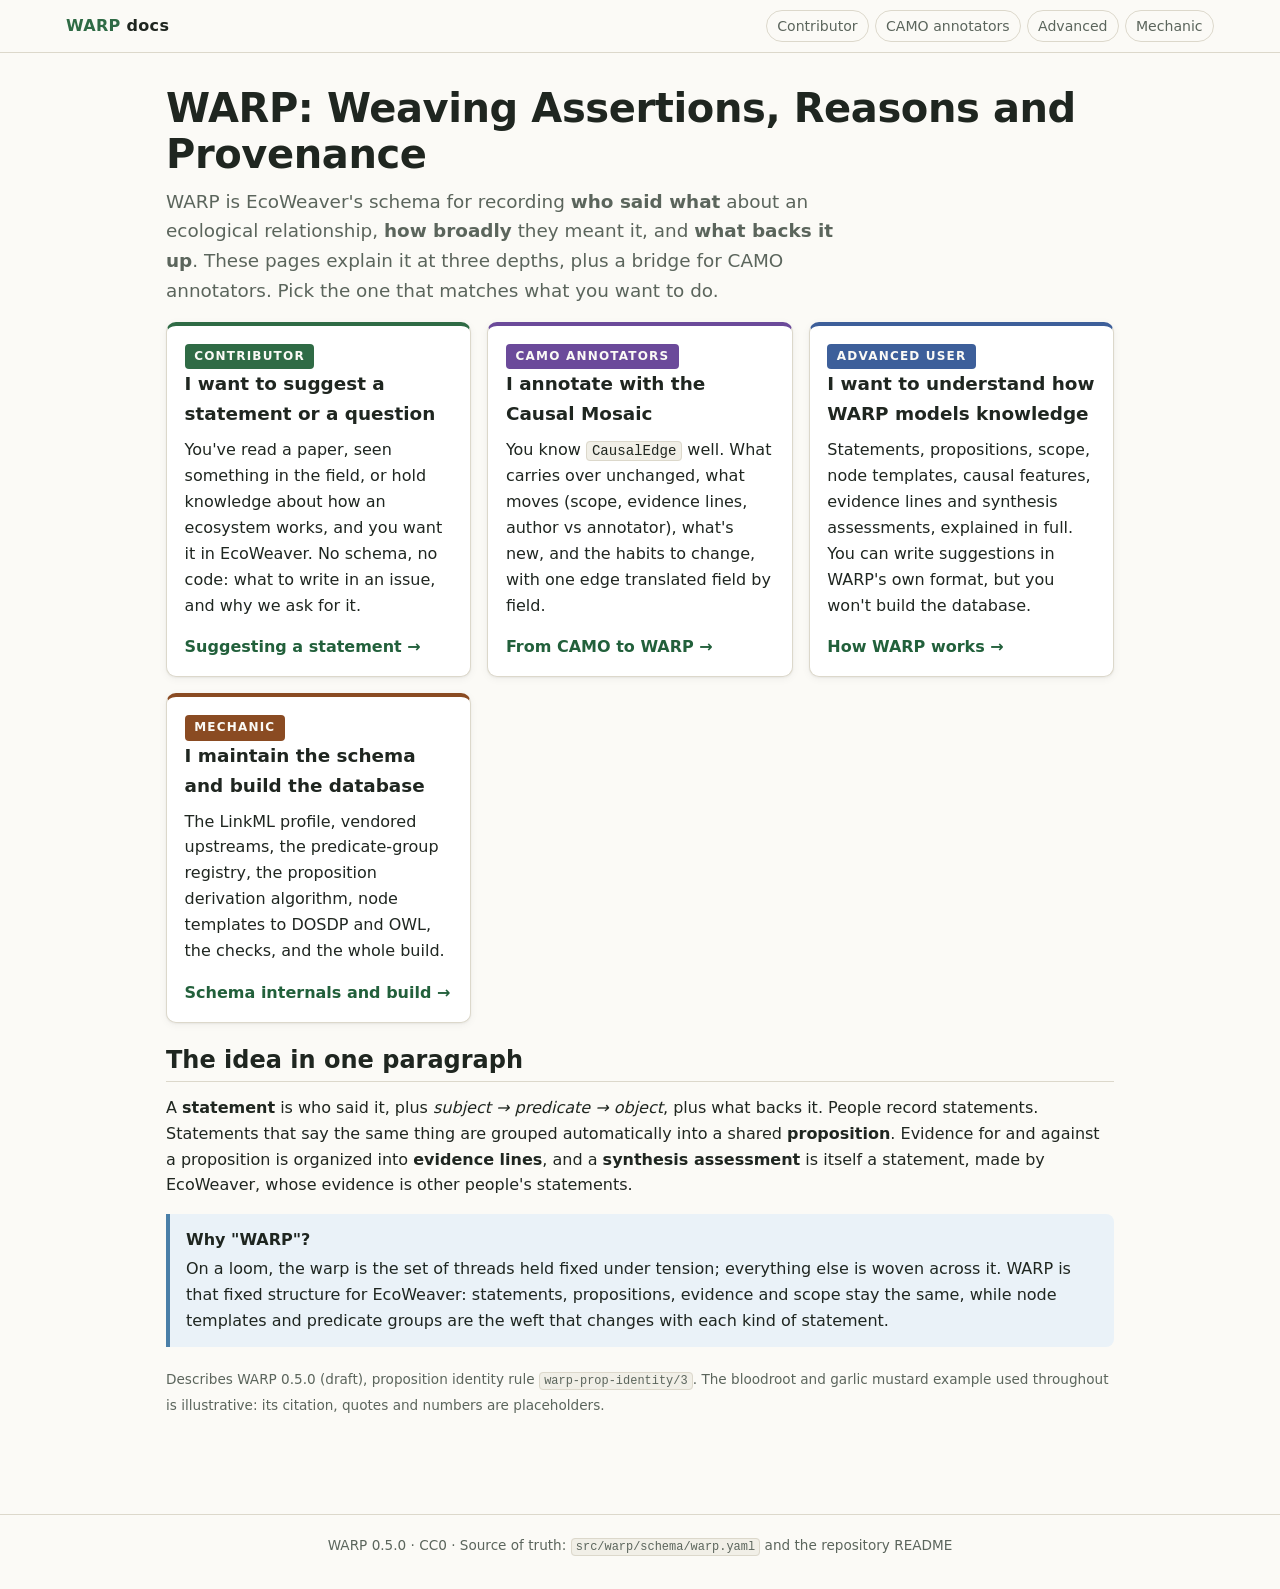
==== docs/html/index.html @ 8dc4572d "first commit" ====
<!doctype html>
<html lang="en">
<head>
<meta charset="utf-8">
<meta name="viewport" content="width=device-width, initial-scale=1">
<title>WARP Documentation</title>
<meta name="description" content="Documentation for WARP (Weaving Assertions, Reasons and Provenance), EcoWeaver's schema for sourced, scoped ecological statements, at three levels of depth.">
<link rel="stylesheet" href="warp-docs.css">
</head>
<body>
<header class="topbar"><div class="topbar-inner">
  <a class="brand" href="index.html"><span>WARP</span> docs</a>
  <nav class="levels" aria-label="Documentation level">
    <a class="l-basic" href="basic.html">Contributor</a>
    <a class="l-camo" href="camo.html">CAMO annotators</a>
    <a class="l-advanced" href="advanced.html">Advanced</a>
    <a class="l-mechanic" href="mechanic.html">Mechanic</a>
  </nav>
</div></header>

<div class="single">
<main>
  <h1>WARP: Weaving Assertions, Reasons and Provenance</h1>
  <p class="lede">WARP is EcoWeaver's schema for recording <strong>who said what</strong> about an ecological relationship, <strong>how broadly</strong> they meant it, and <strong>what backs it up</strong>. These pages explain it at three depths, plus a bridge for CAMO annotators. Pick the one that matches what you want to do.</p>

  <div class="cards">
    <a class="card basic" href="basic.html">
      <span class="eyebrow basic">Contributor</span>
      <h3>I want to suggest a statement or a question</h3>
      <p>You've read a paper, seen something in the field, or hold knowledge about how an ecosystem works, and you want it in EcoWeaver. No schema, no code: what to write in an issue, and why we ask for it.</p>
      <p class="go">Suggesting a statement →</p>
    </a>
    <a class="card camo" href="camo.html">
      <span class="eyebrow camo">CAMO annotators</span>
      <h3>I annotate with the Causal Mosaic</h3>
      <p>You know <code>CausalEdge</code> well. What carries over unchanged, what moves (scope, evidence lines, author vs annotator), what's new, and the habits to change, with one edge translated field by field.</p>
      <p class="go">From CAMO to WARP →</p>
    </a>
    <a class="card advanced" href="advanced.html">
      <span class="eyebrow advanced">Advanced user</span>
      <h3>I want to understand how WARP models knowledge</h3>
      <p>Statements, propositions, scope, node templates, causal features, evidence lines and synthesis assessments, explained in full. You can write suggestions in WARP's own format, but you won't build the database.</p>
      <p class="go">How WARP works →</p>
    </a>
    <a class="card mechanic" href="mechanic.html">
      <span class="eyebrow mechanic">Mechanic</span>
      <h3>I maintain the schema and build the database</h3>
      <p>The LinkML profile, vendored upstreams, the predicate-group registry, the proposition derivation algorithm, node templates to DOSDP and OWL, the checks, and the whole build.</p>
      <p class="go">Schema internals and build →</p>
    </a>
  </div>

  <h2>The idea in one paragraph</h2>
  <p>A <strong>statement</strong> is who said it, plus <em>subject → predicate → object</em>, plus what backs it. People record statements. Statements that say the same thing are grouped automatically into a shared <strong>proposition</strong>. Evidence for and against a proposition is organized into <strong>evidence lines</strong>, and a <strong>synthesis assessment</strong> is itself a statement, made by EcoWeaver, whose evidence is other people's statements.</p>

  <div class="callout note">
    <strong class="t">Why "WARP"?</strong>
    On a loom, the warp is the set of threads held fixed under tension; everything else is woven across it. WARP is that fixed structure for EcoWeaver: statements, propositions, evidence and scope stay the same, while node templates and predicate groups are the weft that changes with each kind of statement.
  </div>

  <p class="muted"><small>Describes WARP 0.5.0 (draft), proposition identity rule <code>warp-prop-identity/3</code>. The bloodroot and garlic mustard example used throughout is illustrative: its citation, quotes and numbers are placeholders.</small></p>
</main>
</div>
<footer>WARP 0.5.0 · CC0 · Source of truth: <code>src/warp/schema/warp.yaml</code> and the repository README</footer>
</body>
</html>
---- docs/html/warp-docs.css ----
/* WARP documentation styles. Shared by every page in docs/html/. */

:root {
  --bg: #fbfaf6;
  --surface: #ffffff;
  --surface-2: #f2f0e8;
  --text: #1f2620;
  --muted: #5b655c;
  --border: #dcd8cb;
  --accent: #2f6b45;
  --accent-soft: #e3efe6;
  --link: #22603b;
  --code-bg: #f1efe7;
  --note-bg: #eaf2f8;
  --note-border: #4a7fa8;
  --warn-bg: #fbf1e2;
  --warn-border: #c27c1e;
  --care-bg: #f6ecf3;
  --care-border: #9b4f86;
  --basic: #2f6b45;
  --advanced: #3d5f9a;
  --mechanic: #8a4b22;
  --camo: #6b4a9a;
  --shadow: 0 1px 2px rgba(30, 40, 30, .06), 0 2px 8px rgba(30, 40, 30, .05);
  color-scheme: light;
}

@media (prefers-color-scheme: dark) {
  :root:not([data-theme="light"]) {
    --bg: #141814;
    --surface: #1b211c;
    --surface-2: #222a23;
    --text: #e4e8e1;
    --muted: #a3ada1;
    --border: #344036;
    --accent: #7cc196;
    --accent-soft: #233a2a;
    --link: #8fd3a8;
    --code-bg: #1f2721;
    --note-bg: #1c2833;
    --note-border: #6fa3cc;
    --warn-bg: #30261a;
    --warn-border: #e0a24e;
    --care-bg: #2e2029;
    --care-border: #cf86b9;
    --basic: #7cc196;
    --advanced: #8eaee6;
    --mechanic: #e3a274;
    --camo: #bfa2e8;
    --shadow: none;
    color-scheme: dark;
  }
}
:root[data-theme="dark"] {
  --bg: #141814;
  --surface: #1b211c;
  --surface-2: #222a23;
  --text: #e4e8e1;
  --muted: #a3ada1;
  --border: #344036;
  --accent: #7cc196;
  --accent-soft: #233a2a;
  --link: #8fd3a8;
  --code-bg: #1f2721;
  --note-bg: #1c2833;
  --note-border: #6fa3cc;
  --warn-bg: #30261a;
  --warn-border: #e0a24e;
  --care-bg: #2e2029;
  --care-border: #cf86b9;
  --basic: #7cc196;
  --advanced: #8eaee6;
  --mechanic: #e3a274;
  --camo: #bfa2e8;
  --shadow: none;
  color-scheme: dark;
}

* { box-sizing: border-box; }

html { scroll-padding-top: 4.5rem; }

body {
  margin: 0;
  background: var(--bg);
  color: var(--text);
  font: 16px/1.62 system-ui, -apple-system, "Segoe UI", Roboto, "Helvetica Neue", Arial, sans-serif;
  -webkit-text-size-adjust: 100%;
}

a { color: var(--link); text-underline-offset: 2px; }
a:hover { text-decoration-thickness: 2px; }

/* --- Top bar ------------------------------------------------------------ */

.topbar {
  position: sticky; top: 0; z-index: 10;
  background: color-mix(in srgb, var(--bg) 92%, transparent);
  backdrop-filter: blur(6px);
  border-bottom: 1px solid var(--border);
}
.topbar-inner {
  max-width: 1180px; margin: 0 auto; padding: .6rem 16px;
  display: flex; gap: 1rem; align-items: center; flex-wrap: wrap;
}
.brand { font-weight: 700; letter-spacing: .02em; color: var(--text); text-decoration: none; }
.brand span { color: var(--accent); }
.levels { display: flex; gap: .35rem; flex-wrap: wrap; margin-left: auto; }
.levels a {
  font-size: .88rem; text-decoration: none; color: var(--muted);
  padding: .25rem .65rem; border-radius: 999px; border: 1px solid var(--border);
}
.levels a:hover { color: var(--text); border-color: var(--muted); }
.levels a[aria-current="page"] { color: var(--bg); border-color: transparent; }
.levels a.l-basic[aria-current="page"] { background: var(--basic); }
.levels a.l-advanced[aria-current="page"] { background: var(--advanced); }
.levels a.l-mechanic[aria-current="page"] { background: var(--mechanic); }
.levels a.l-camo[aria-current="page"] { background: var(--camo); }

/* --- Layout ------------------------------------------------------------- */

.layout {
  max-width: 1180px; margin: 0 auto; padding: 0 16px;
  display: grid; grid-template-columns: 240px minmax(0, 1fr); gap: 2.5rem;
}
.toc {
  position: sticky; top: 4.2rem; align-self: start;
  max-height: calc(100vh - 5rem); overflow: auto;
  padding: 1.6rem 0 2rem; font-size: .9rem;
}
.toc h2 { font-size: .75rem; text-transform: uppercase; letter-spacing: .08em; color: var(--muted); margin: 0 0 .6rem; }
.toc ol { list-style: none; margin: 0; padding: 0; }
.toc li { margin: .15rem 0; }
.toc a { color: var(--muted); text-decoration: none; display: block; padding: .15rem .5rem; border-left: 2px solid transparent; }
.toc a:hover { color: var(--text); border-left-color: var(--accent); }

main { padding: 1.6rem 0 5rem; min-width: 0; }
main > section { margin-top: 2.8rem; }
.single { max-width: 980px; margin: 0 auto; padding: 0 16px; }

@media (max-width: 900px) {
  .layout { grid-template-columns: minmax(0, 1fr); gap: 0; }
  .toc { position: static; max-height: none; padding: 1rem 0 0; border-bottom: 1px solid var(--border); }
  .toc ol { columns: 2; column-gap: 1rem; }
}
@media (max-width: 520px) {
  .toc ol { columns: 1; }
  .levels { margin-left: 0; }
}

/* --- Type --------------------------------------------------------------- */

h1 { font-size: clamp(1.8rem, 4vw, 2.5rem); line-height: 1.15; margin: .4rem 0 .6rem; letter-spacing: -.01em; }
h2 { font-size: 1.5rem; line-height: 1.25; margin: 0 0 .8rem; padding-bottom: .35rem; border-bottom: 1px solid var(--border); }
h3 { font-size: 1.15rem; margin: 1.8rem 0 .5rem; }
h4 { font-size: 1rem; margin: 1.3rem 0 .4rem; }
p, ul, ol { margin: 0 0 1rem; }
li { margin: .25rem 0; }
.lede { font-size: 1.15rem; color: var(--muted); max-width: 60ch; }
.eyebrow {
  display: inline-block; font-size: .75rem; font-weight: 700; letter-spacing: .1em; text-transform: uppercase;
  padding: .2rem .6rem; border-radius: 4px; color: var(--bg);
}
.eyebrow.basic { background: var(--basic); }
.eyebrow.advanced { background: var(--advanced); }
.eyebrow.mechanic { background: var(--mechanic); }
.eyebrow.camo { background: var(--camo); }
.muted { color: var(--muted); }
small { font-size: .85rem; }

code, kbd, pre { font-family: ui-monospace, "Cascadia Code", "SFMono-Regular", Consolas, "Liberation Mono", monospace; font-size: .88em; }
:not(pre) > code { background: var(--code-bg); padding: .08em .35em; border-radius: 4px; border: 1px solid var(--border); overflow-wrap: anywhere; }
pre {
  background: var(--code-bg); border: 1px solid var(--border); border-radius: 8px;
  padding: .9rem 1rem; overflow-x: auto; line-height: 1.5; margin: 0 0 1.1rem;
}
pre .c { color: var(--muted); }
pre .k { color: var(--accent); font-weight: 600; }

/* --- Tables ------------------------------------------------------------- */

.table-wrap { overflow-x: auto; margin: 0 0 1.2rem; border: 1px solid var(--border); border-radius: 8px; background: var(--surface); }
table { border-collapse: collapse; width: 100%; font-size: .93rem; }
th, td { text-align: left; vertical-align: top; padding: .55rem .75rem; border-bottom: 1px solid var(--border); }
th { background: var(--surface-2); font-weight: 600; white-space: nowrap; }
tr:last-child td { border-bottom: 0; }
td code { white-space: nowrap; }
td.wrap code { white-space: normal; }

/* --- Callouts ----------------------------------------------------------- */

.callout { border-left: 4px solid; border-radius: 0 8px 8px 0; padding: .8rem 1rem; margin: 0 0 1.2rem; }
.callout > :last-child { margin-bottom: 0; }
.callout strong.t { display: block; margin-bottom: .2rem; }
.note { background: var(--note-bg); border-color: var(--note-border); }
.warn { background: var(--warn-bg); border-color: var(--warn-border); }
.care { background: var(--care-bg); border-color: var(--care-border); }

/* --- Cards -------------------------------------------------------------- */

.cards { display: grid; grid-template-columns: repeat(auto-fit, minmax(240px, 1fr)); gap: 1rem; margin: 0 0 1.4rem; }
.card {
  background: var(--surface); border: 1px solid var(--border); border-radius: 10px;
  padding: 1rem 1.1rem; box-shadow: var(--shadow);
}
.card h3 { margin-top: 0; }
.card > :last-child { margin-bottom: 0; }
a.card { display: block; color: inherit; text-decoration: none; border-top: 4px solid var(--accent); transition: transform .12s ease; }
a.card:hover { transform: translateY(-2px); }
a.card.basic { border-top-color: var(--basic); }
a.card.advanced { border-top-color: var(--advanced); }
a.card.mechanic { border-top-color: var(--mechanic); }
a.card.camo { border-top-color: var(--camo); }
a.card .go { color: var(--link); font-weight: 600; }

/* --- Diagrams (pure CSS so they follow the theme) ----------------------- */

.flow { display: flex; flex-wrap: wrap; align-items: stretch; gap: .5rem; margin: 0 0 1.4rem; }
.flow .box {
  flex: 1 1 150px; background: var(--surface); border: 1px solid var(--border); border-radius: 8px;
  padding: .7rem .8rem; font-size: .9rem; box-shadow: var(--shadow);
}
.flow .box b { display: block; margin-bottom: .2rem; }
.flow .box.hl { border-color: var(--accent); background: var(--accent-soft); }
.flow .box.gen { border-style: dashed; }
.flow .arrow { align-self: center; color: var(--muted); font-size: 1.3rem; flex: 0 0 auto; }
@media (max-width: 640px) {
  .flow { flex-direction: column; }
  .flow .arrow { transform: rotate(90deg); align-self: center; }
}

.triad { display: grid; grid-template-columns: repeat(3, minmax(0, 1fr)); gap: .6rem; margin: 0 0 1.4rem; }
.triad div { background: var(--surface); border: 1px solid var(--border); border-radius: 8px; padding: .8rem; text-align: center; }
.triad b { display: block; font-size: 1.05rem; color: var(--accent); }
@media (max-width: 560px) { .triad { grid-template-columns: 1fr; } }

.spo { display: flex; flex-wrap: wrap; gap: .4rem; align-items: center; margin: .3rem 0 1.1rem; font-size: .95rem; }
.spo span { padding: .3rem .6rem; border-radius: 6px; border: 1px solid var(--border); background: var(--surface); }
.spo .p { background: var(--accent-soft); border-color: var(--accent); font-weight: 600; }
.spo .x { border: 0; background: none; color: var(--muted); padding: 0; }

.legend { display: flex; gap: 1rem; flex-wrap: wrap; font-size: .85rem; color: var(--muted); margin: -.6rem 0 1.2rem; }
.legend i { display: inline-block; width: 14px; height: 10px; border: 1px solid var(--border); border-radius: 2px; margin-right: .3rem; vertical-align: -1px; background: var(--surface); }
.legend i.hl { background: var(--accent-soft); border-color: var(--accent); }
.legend i.gen { border-style: dashed; }

dl.gloss { display: grid; grid-template-columns: max-content minmax(0, 1fr); gap: .45rem 1.2rem; margin: 0 0 1.2rem; }
dl.gloss dt { font-weight: 600; }
dl.gloss dd { margin: 0; }
@media (max-width: 560px) { dl.gloss { grid-template-columns: 1fr; } dl.gloss dd { margin-bottom: .5rem; } }

.checklist { list-style: none; padding-left: 0; }
.checklist li::before { content: "☐"; margin-right: .5rem; color: var(--accent); }

footer { border-top: 1px solid var(--border); color: var(--muted); font-size: .85rem; padding: 1.2rem 16px 2rem; text-align: center; }
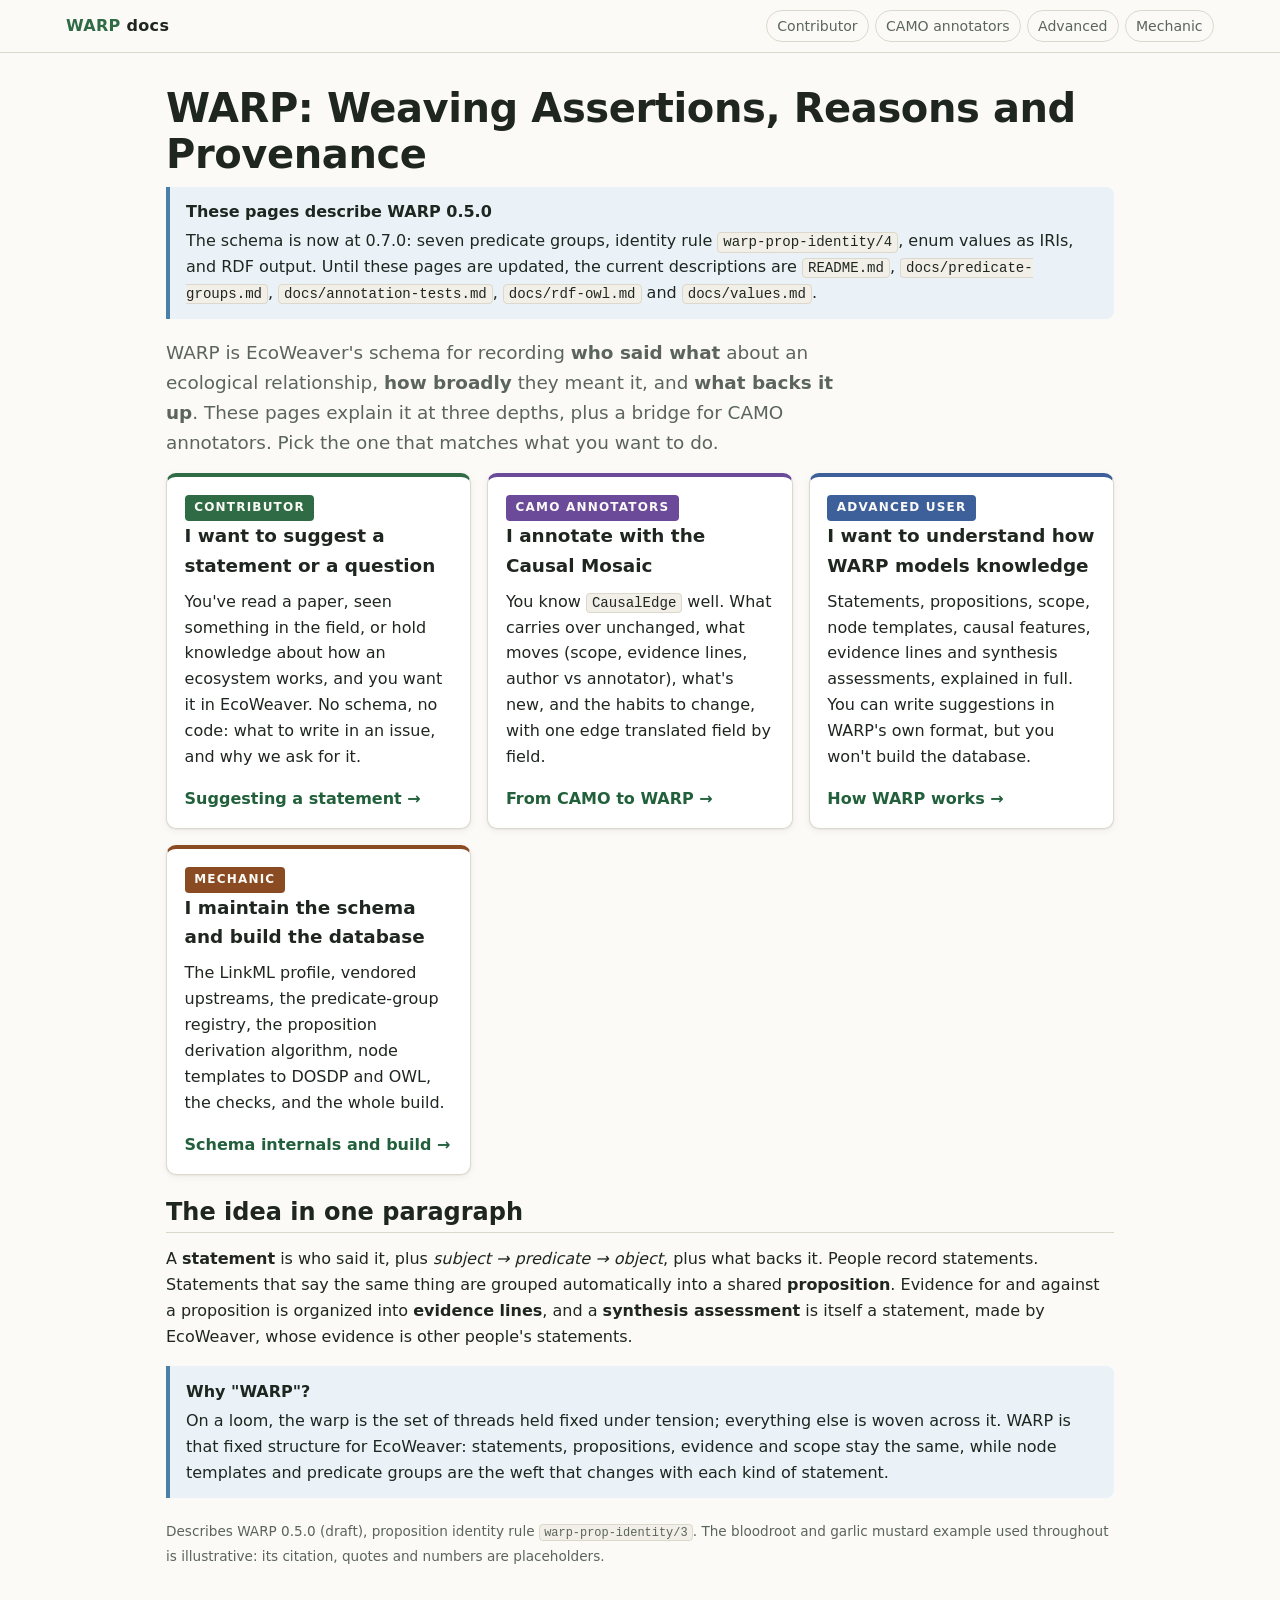
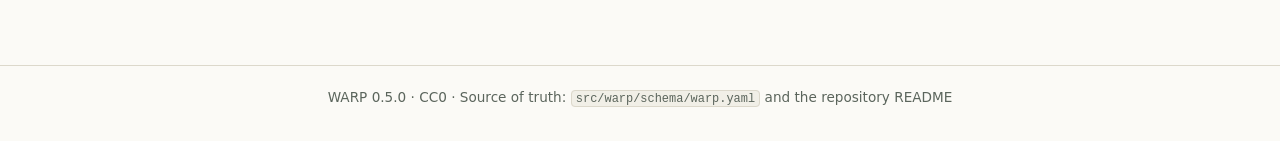
==== commit 896ae143: "warp 0.4: release tidy Move the 0.4 proposals, build guide and slot reference into docs/proposals/ a" ====
--- a/docs/html/index.html
+++ b/docs/html/index.html
@@ -21,6 +21,10 @@
 <div class="single">
 <main>
   <h1>WARP: Weaving Assertions, Reasons and Provenance</h1>
+  <div class="callout note">
+    <strong class="t">These pages describe WARP 0.5.0</strong>
+    The schema is now at 0.7.0: seven predicate groups, identity rule <code>warp-prop-identity/4</code>, enum values as IRIs, and RDF output. Until these pages are updated, the current descriptions are <code>README.md</code>, <code>docs/predicate-groups.md</code>, <code>docs/annotation-tests.md</code>, <code>docs/rdf-owl.md</code> and <code>docs/values.md</code>.
+  </div>
   <p class="lede">WARP is EcoWeaver's schema for recording <strong>who said what</strong> about an ecological relationship, <strong>how broadly</strong> they meant it, and <strong>what backs it up</strong>. These pages explain it at three depths, plus a bridge for CAMO annotators. Pick the one that matches what you want to do.</p>
 
   <div class="cards">
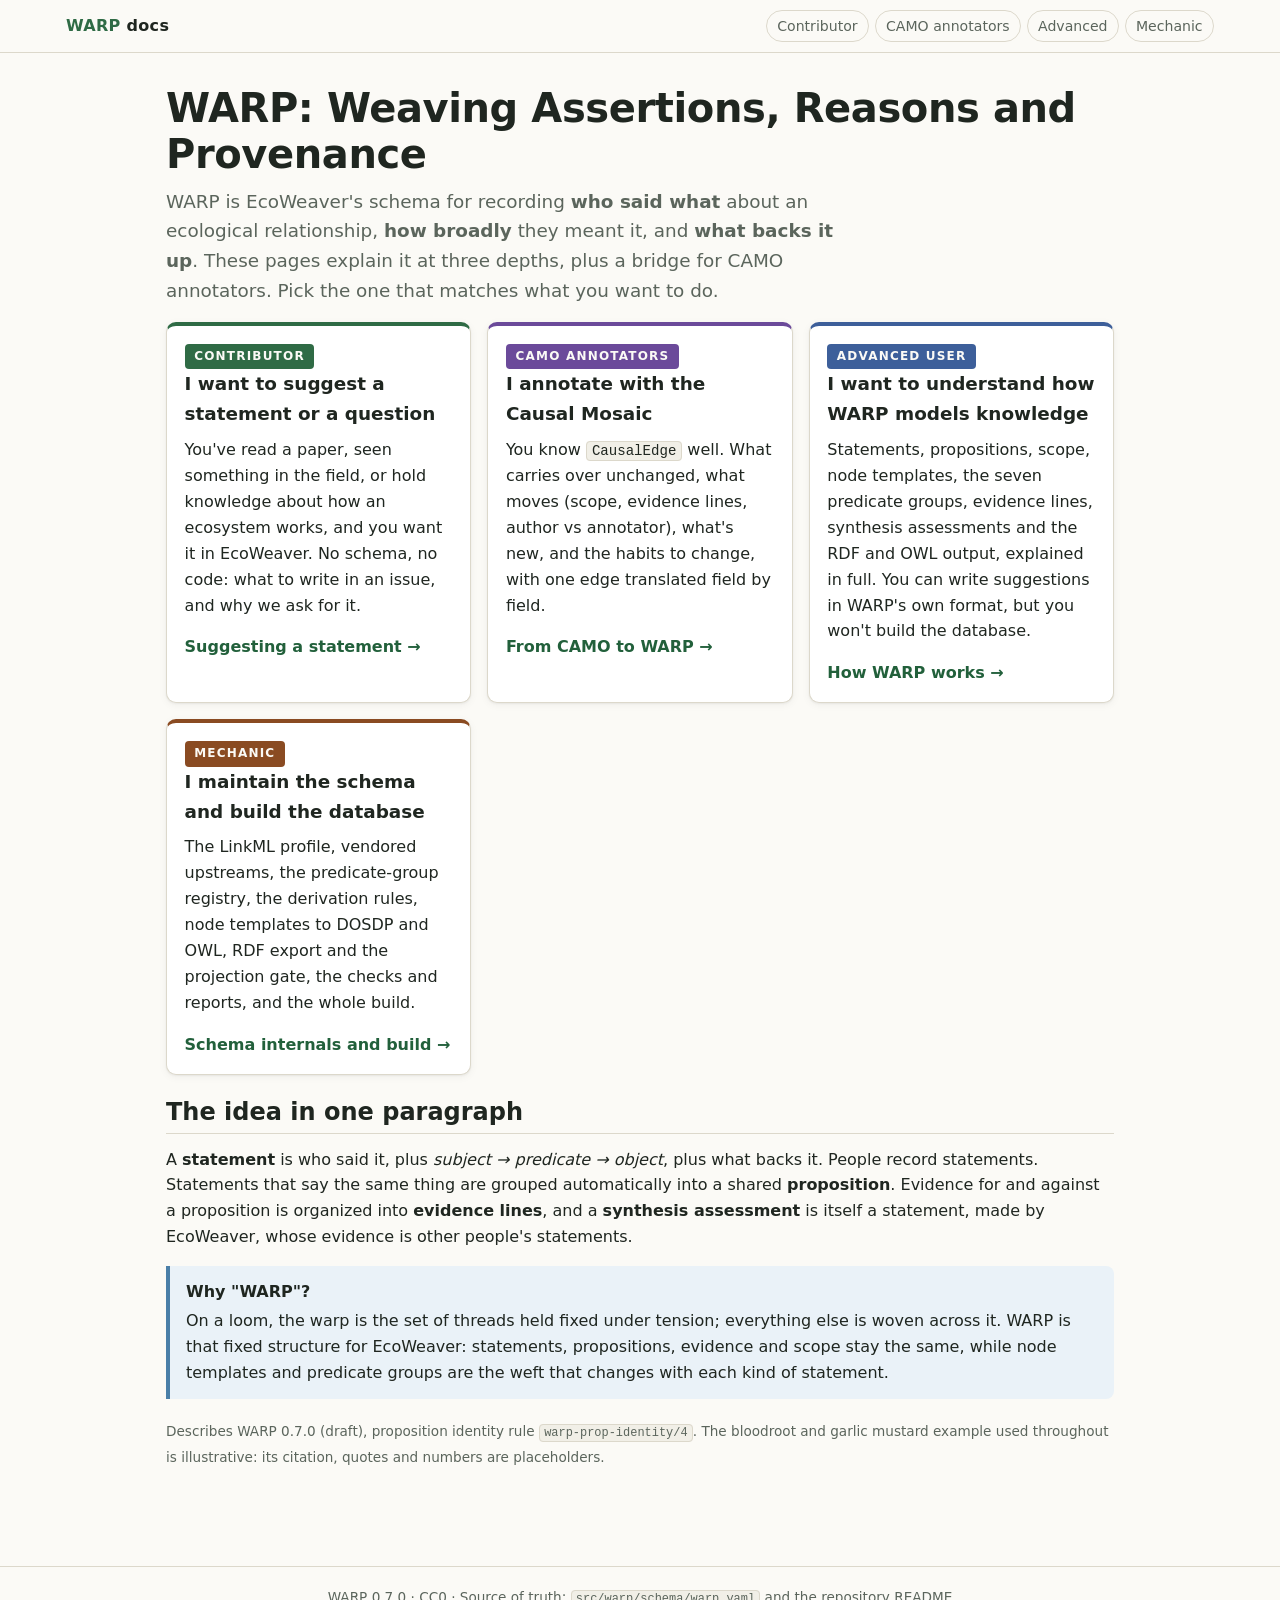
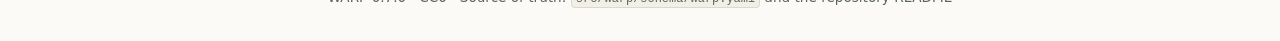
==== commit ae4e2869: "updated vocab policies" ====
--- a/docs/html/index.html
+++ b/docs/html/index.html
@@ -21,10 +21,6 @@
 <div class="single">
 <main>
   <h1>WARP: Weaving Assertions, Reasons and Provenance</h1>
-  <div class="callout note">
-    <strong class="t">These pages describe WARP 0.5.0</strong>
-    The schema is now at 0.7.0: seven predicate groups, identity rule <code>warp-prop-identity/4</code>, enum values as IRIs, and RDF output. Until these pages are updated, the current descriptions are <code>README.md</code>, <code>docs/predicate-groups.md</code>, <code>docs/annotation-tests.md</code>, <code>docs/rdf-owl.md</code> and <code>docs/values.md</code>.
-  </div>
   <p class="lede">WARP is EcoWeaver's schema for recording <strong>who said what</strong> about an ecological relationship, <strong>how broadly</strong> they meant it, and <strong>what backs it up</strong>. These pages explain it at three depths, plus a bridge for CAMO annotators. Pick the one that matches what you want to do.</p>
 
   <div class="cards">
@@ -43,13 +39,13 @@
     <a class="card advanced" href="advanced.html">
       <span class="eyebrow advanced">Advanced user</span>
       <h3>I want to understand how WARP models knowledge</h3>
-      <p>Statements, propositions, scope, node templates, causal features, evidence lines and synthesis assessments, explained in full. You can write suggestions in WARP's own format, but you won't build the database.</p>
+      <p>Statements, propositions, scope, node templates, the seven predicate groups, evidence lines, synthesis assessments and the RDF and OWL output, explained in full. You can write suggestions in WARP's own format, but you won't build the database.</p>
       <p class="go">How WARP works →</p>
     </a>
     <a class="card mechanic" href="mechanic.html">
       <span class="eyebrow mechanic">Mechanic</span>
       <h3>I maintain the schema and build the database</h3>
-      <p>The LinkML profile, vendored upstreams, the predicate-group registry, the proposition derivation algorithm, node templates to DOSDP and OWL, the checks, and the whole build.</p>
+      <p>The LinkML profile, vendored upstreams, the predicate-group registry, the derivation rules, node templates to DOSDP and OWL, RDF export and the projection gate, the checks and reports, and the whole build.</p>
       <p class="go">Schema internals and build →</p>
     </a>
   </div>
@@ -62,9 +58,9 @@
     On a loom, the warp is the set of threads held fixed under tension; everything else is woven across it. WARP is that fixed structure for EcoWeaver: statements, propositions, evidence and scope stay the same, while node templates and predicate groups are the weft that changes with each kind of statement.
   </div>
 
-  <p class="muted"><small>Describes WARP 0.5.0 (draft), proposition identity rule <code>warp-prop-identity/3</code>. The bloodroot and garlic mustard example used throughout is illustrative: its citation, quotes and numbers are placeholders.</small></p>
+  <p class="muted"><small>Describes WARP 0.7.0 (draft), proposition identity rule <code>warp-prop-identity/4</code>. The bloodroot and garlic mustard example used throughout is illustrative: its citation, quotes and numbers are placeholders.</small></p>
 </main>
 </div>
-<footer>WARP 0.5.0 · CC0 · Source of truth: <code>src/warp/schema/warp.yaml</code> and the repository README</footer>
+<footer>WARP 0.7.0 · CC0 · Source of truth: <code>src/warp/schema/warp.yaml</code> and the repository README</footer>
 </body>
 </html>
